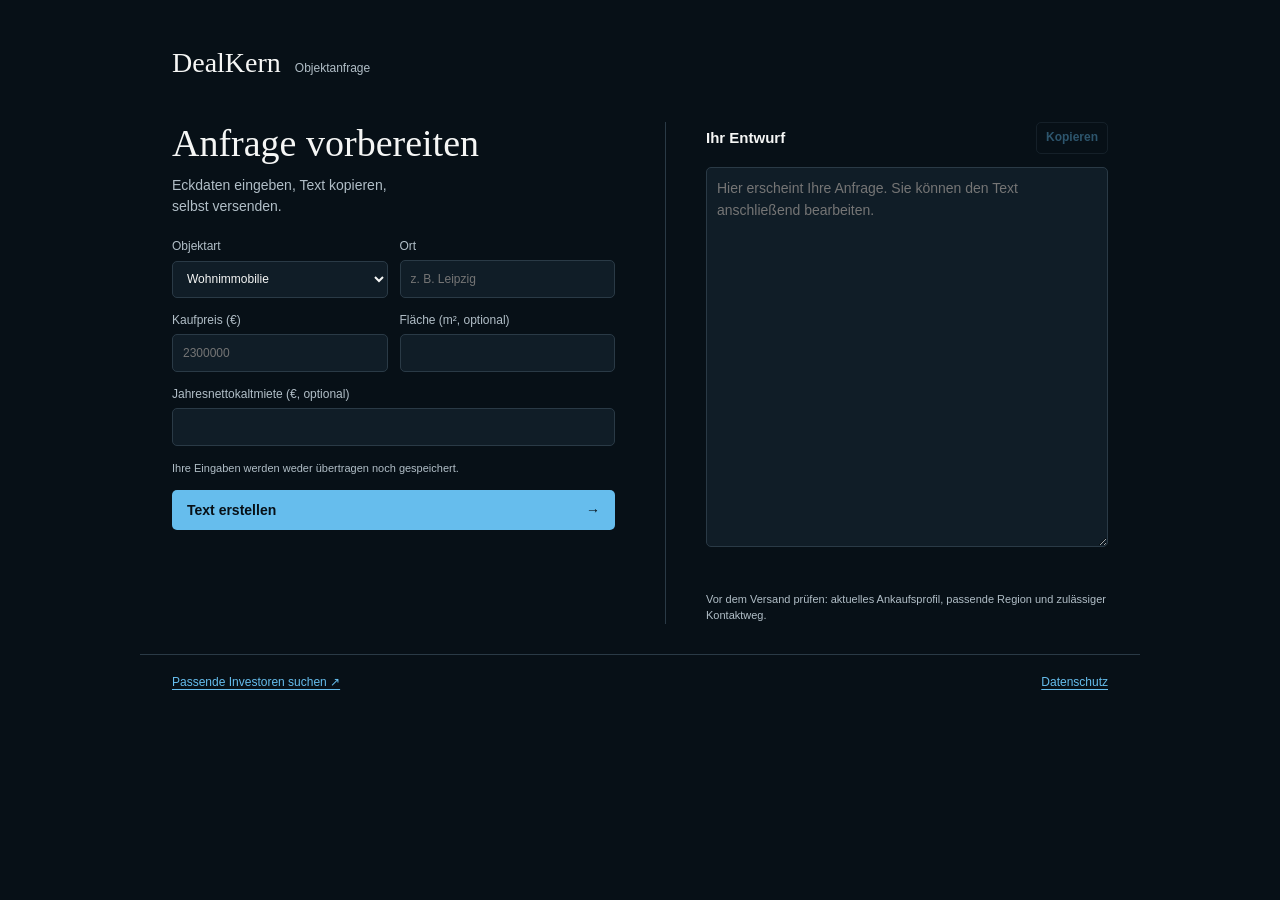
==== docs/objektanfrage/index.html @ 505f051b "Publish aggregate research data and local inquiry helper" ====
<!doctype html>
<html lang="de"><head><meta charset="utf-8"><meta name="viewport" content="width=device-width,initial-scale=1"><title>Objektanfrage vorbereiten | DealKern</title><link rel="stylesheet" href="popup.css"></head>
<body>
<header><a class="brand" href="https://dealkern.com/?utm_source=objektanfrage&utm_medium=referral" target="_blank" rel="noopener noreferrer">DealKern<span>Objektanfrage</span></a></header>
<main>
  <section aria-labelledby="title">
    <h1 id="title">Anfrage vorbereiten</h1>
    <p class="intro">Eckdaten eingeben, Text kopieren, selbst versenden.</p>
    <form id="brief-form">
      <div class="fields">
        <label>Objektart<select name="kind" required><option value="Wohnen">Wohnimmobilie</option value="Büro">Büroimmobilie</option><option value="Logistik">Logistikimmobilie</option><option value="Grundstück">Grundstück</option><option value="Hotel">Hotel</option><option value="Gewerbe">Gewerbeimmobilie</option></select></label>
        <label>Ort<input name="city" required maxlength="100" autocomplete="off" placeholder="z. B. Leipzig"></label>
        <label>Kaufpreis (€)<input name="price" type="number" min="1" step="any" required inputmode="decimal" placeholder="2300000"></label>
        <label>Fläche (m², optional)<input name="area" type="number" min="1" step="any" inputmode="decimal"></label>
        <label class="wide">Jahresnettokaltmiete (€, optional)<input name="rent" type="number" min="0" step="any" inputmode="decimal"></label>
      </div>
      <p class="local">Ihre Eingaben werden weder übertragen noch gespeichert.</p>
      <button type="submit">Text erstellen <span aria-hidden="true">→</span></button>
    </form>
  </section>
  <section class="draft" aria-labelledby="draft-title">
    <div class="draft-head"><h2 id="draft-title">Ihr Entwurf</h2><button id="copy" class="secondary" disabled type="button">Kopieren</button></div>
    <label class="sr-only" for="output">Anschreiben</label>
    <textarea id="output" placeholder="Hier erscheint Ihre Anfrage. Sie können den Text anschließend bearbeiten." spellcheck="true"></textarea>
    <p id="status" role="status" aria-live="polite"></p>
    <p id="metrics" class="metrics" hidden></p>
    <p class="help">Vor dem Versand prüfen: aktuelles Ankaufsprofil, passende Region und zulässiger Kontaktweg.</p>
  </section>
</main>
<footer><a href="https://dealkern.com/?utm_source=objektanfrage&utm_medium=referral" target="_blank" rel="noopener noreferrer">Passende Investoren suchen ↗</a><a href="privacy.html" target="_blank" rel="noopener noreferrer">Datenschutz</a></footer>
<script src="teaser.js"></script><script src="popup.js"></script>
</body></html>
---- docs/objektanfrage/popup.css ----
:root{color-scheme:dark;--bg:#071017;--surface:#101d27;--line:#2a3a46;--text:#f5f6f5;--muted:#b1bec7;--accent:#66bded}
*{box-sizing:border-box}body{margin:0;width:760px;min-width:350px;background:var(--bg);color:var(--text);font:14px/1.5 -apple-system,BlinkMacSystemFont,"Segoe UI",sans-serif}header,footer{padding:18px 24px}.brand{font-family:Georgia,serif;font-size:28px;color:var(--text);text-decoration:none}.brand span{font:12px/1.4 -apple-system,BlinkMacSystemFont,"Segoe UI",sans-serif;color:var(--muted);margin-left:14px}main{padding:4px 24px 18px;display:grid;grid-template-columns:1fr 1fr;gap:28px}h1,h2,p{margin:0}h1{font-family:Georgia,serif;font-size:27px;font-weight:400;line-height:1.15}h2{font-size:15px;font-weight:600}.intro{margin:9px 0 20px;color:var(--muted);max-width:30ch}.fields{display:grid;grid-template-columns:1fr 1fr;gap:13px 12px}label{display:grid;gap:5px;font-size:12px;color:var(--muted)}.wide{grid-column:1/-1}input,select,textarea{font:inherit;border:1px solid var(--line);border-radius:5px;background:var(--surface);color:var(--text);min-width:0;padding:9px 10px;width:100%}input:focus-visible,select:focus-visible,textarea:focus-visible,button:focus-visible,a:focus-visible{outline:2px solid var(--accent);outline-offset:3px}button{border:0;border-radius:5px;padding:11px 15px;background:var(--accent);color:#071017;font-family:inherit;font-size:14px;font-weight:600;line-height:1.3;cursor:pointer}form>button{width:100%;display:flex;justify-content:space-between}.local{font-size:11px;line-height:1.5;color:var(--muted);margin:14px 0}button:hover{filter:brightness(1.08)}button:disabled{opacity:.4;cursor:default}.secondary{background:transparent;color:var(--accent);padding:7px 9px;font-size:12px;border:1px solid var(--line)}.draft{border-left:1px solid var(--line);padding-left:26px}.draft-head{display:flex;align-items:center;justify-content:space-between;margin:0 0 13px}textarea{resize:vertical;min-height:320px;line-height:1.6;font-size:12px}#status{font-size:12px;color:var(--accent);min-height:22px;margin-top:6px}.metrics{font-variant-numeric:tabular-nums;font-size:12px;color:var(--text);border-top:1px solid var(--line);padding-top:9px}.help{font-size:11px;color:var(--muted);margin-top:10px}footer{border-top:1px solid var(--line);display:flex;justify-content:space-between;font-size:12px}a{color:var(--accent);text-underline-offset:3px}.sr-only{position:absolute;clip:rect(0,0,0,0);height:1px;width:1px;overflow:hidden}@media(min-width:900px){body{width:auto;max-width:1000px;margin:24px auto}header,footer{padding-left:32px;padding-right:32px}main{padding:20px 32px 30px;gap:50px}.draft{padding-left:40px}textarea{font-size:14px;min-height:380px}h1{font-size:38px}}@media(max-width:600px){body{width:auto}main{grid-template-columns:1fr}.draft{border-left:0;border-top:1px solid var(--line);padding:22px 0 0}textarea{min-height:250px}footer{gap:15px}header{padding-bottom:24px}}@media(prefers-reduced-motion:no-preference){button,input,select,textarea{transition:background .12s,border-color .12s,filter .12s}}
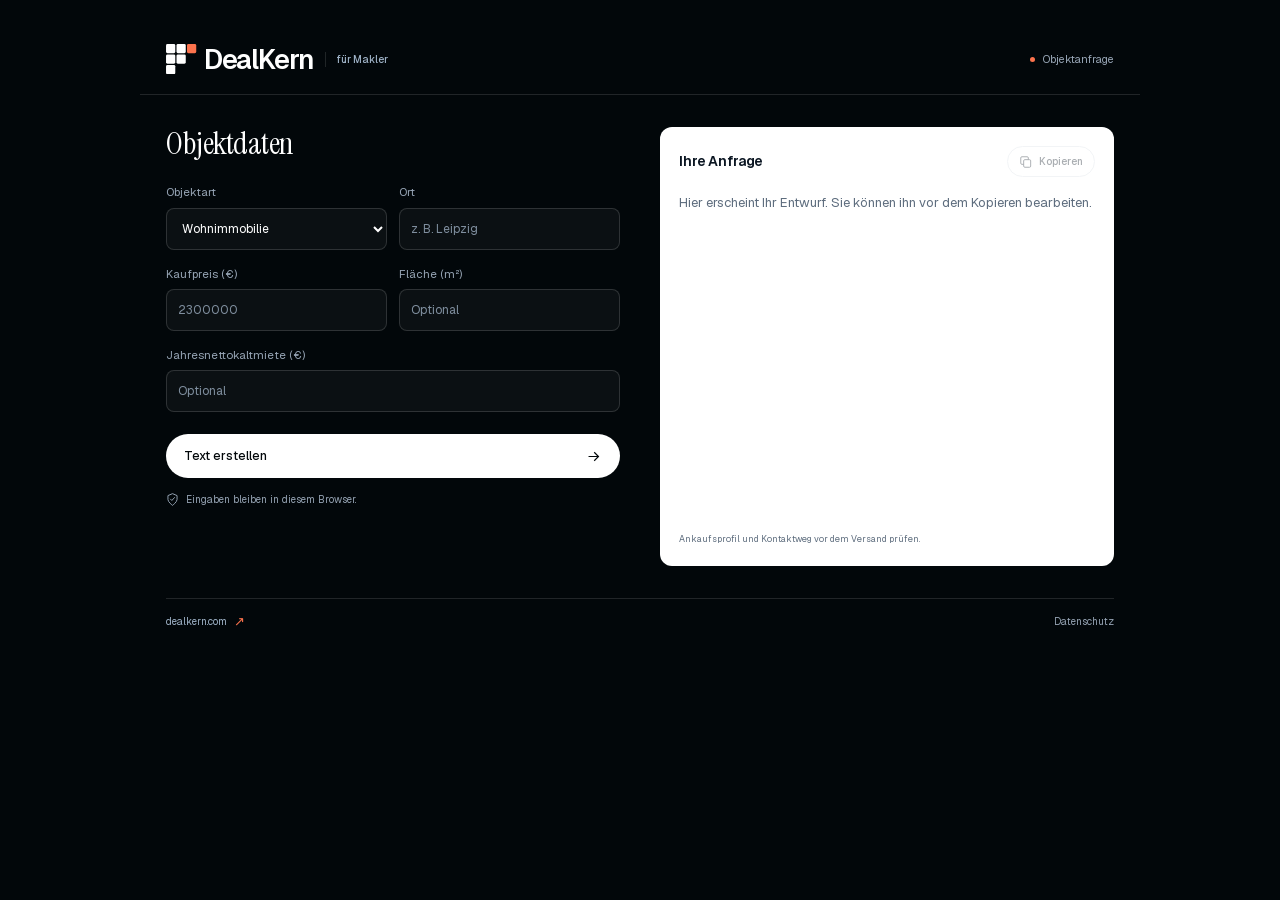
==== commit 137849c1: "Use original DealKern branding and website fonts for inquiry helper" ====
--- a/docs/objektanfrage/index.html
+++ b/docs/objektanfrage/index.html
@@ -1,32 +1,13 @@
 <!doctype html>
-<html lang="de"><head><meta charset="utf-8"><meta name="viewport" content="width=device-width,initial-scale=1"><title>Objektanfrage vorbereiten | DealKern</title><link rel="stylesheet" href="popup.css"></head>
-<body>
-<header><a class="brand" href="https://dealkern.com/?utm_source=objektanfrage&utm_medium=referral" target="_blank" rel="noopener noreferrer">DealKern<span>Objektanfrage</span></a></header>
-<main>
-  <section aria-labelledby="title">
-    <h1 id="title">Anfrage vorbereiten</h1>
-    <p class="intro">Eckdaten eingeben, Text kopieren, selbst versenden.</p>
-    <form id="brief-form">
-      <div class="fields">
-        <label>Objektart<select name="kind" required><option value="Wohnen">Wohnimmobilie</option value="Büro">Büroimmobilie</option><option value="Logistik">Logistikimmobilie</option><option value="Grundstück">Grundstück</option><option value="Hotel">Hotel</option><option value="Gewerbe">Gewerbeimmobilie</option></select></label>
-        <label>Ort<input name="city" required maxlength="100" autocomplete="off" placeholder="z. B. Leipzig"></label>
-        <label>Kaufpreis (€)<input name="price" type="number" min="1" step="any" required inputmode="decimal" placeholder="2300000"></label>
-        <label>Fläche (m², optional)<input name="area" type="number" min="1" step="any" inputmode="decimal"></label>
-        <label class="wide">Jahresnettokaltmiete (€, optional)<input name="rent" type="number" min="0" step="any" inputmode="decimal"></label>
-      </div>
-      <p class="local">Ihre Eingaben werden weder übertragen noch gespeichert.</p>
-      <button type="submit">Text erstellen <span aria-hidden="true">→</span></button>
-    </form>
-  </section>
-  <section class="draft" aria-labelledby="draft-title">
-    <div class="draft-head"><h2 id="draft-title">Ihr Entwurf</h2><button id="copy" class="secondary" disabled type="button">Kopieren</button></div>
-    <label class="sr-only" for="output">Anschreiben</label>
-    <textarea id="output" placeholder="Hier erscheint Ihre Anfrage. Sie können den Text anschließend bearbeiten." spellcheck="true"></textarea>
-    <p id="status" role="status" aria-live="polite"></p>
-    <p id="metrics" class="metrics" hidden></p>
-    <p class="help">Vor dem Versand prüfen: aktuelles Ankaufsprofil, passende Region und zulässiger Kontaktweg.</p>
-  </section>
-</main>
-<footer><a href="https://dealkern.com/?utm_source=objektanfrage&utm_medium=referral" target="_blank" rel="noopener noreferrer">Passende Investoren suchen ↗</a><a href="privacy.html" target="_blank" rel="noopener noreferrer">Datenschutz</a></footer>
-<script src="teaser.js"></script><script src="popup.js"></script>
-</body></html>
+<html lang="de" data-surface="web"><head><meta charset="utf-8"><meta name="viewport" content="width=device-width,initial-scale=1"><title>Objektanfrage | DealKern</title><link rel="stylesheet" href="popup.css"></head><body>
+<header class="topbar"><a class="brand" href="https://dealkern.com/?utm_source=objektanfrage&utm_medium=referral" target="_blank" rel="noopener noreferrer" aria-label="DealKern Startseite"><svg viewBox="0 0 960 196" width="148" role="img" aria-label="DealKern"><g fill="currentColor"><rect width="60" height="60" rx="9"/><rect x="68" width="60" height="60" rx="9"/><rect y="68" width="60" height="60" rx="9"/><rect x="68" y="68" width="60" height="60" rx="9"/><rect y="136" width="60" height="60" rx="9"/></g><rect x="136" width="60" height="60" rx="9" fill="#FC734D"/><text x="244" y="160" fill="currentColor" font-size="176" font-weight="600" letter-spacing="-7" font-family="Geist, sans-serif">DealKern</text></svg><small>für Makler</small></a><span class="tool-name">Objektanfrage</span></header>
+<main><section class="object" aria-labelledby="title"><h1 id="title">Objektdaten</h1><form id="brief-form"><div class="fields">
+<label>Objektart<select name="kind" required><option value="Wohnen">Wohnimmobilie</option><option value="Büro">Büroimmobilie</option><option value="Logistik">Logistikimmobilie</option><option value="Grundstück">Grundstück</option><option value="Hotel">Hotel</option><option value="Gewerbe">Gewerbeimmobilie</option></select></label>
+<label>Ort<input name="city" required maxlength="100" autocomplete="off" placeholder="z. B. Leipzig"></label>
+<label>Kaufpreis (€)<input name="price" type="number" min="1" step="any" required inputmode="decimal" placeholder="2300000"></label>
+<label>Fläche (m²)<input name="area" type="number" min="1" step="any" inputmode="decimal" placeholder="Optional"></label>
+<label class="wide">Jahresnettokaltmiete (€)<input name="rent" type="number" min="0" step="any" inputmode="decimal" placeholder="Optional"></label></div>
+<button class="cta" type="submit">Text erstellen <svg width="17" height="17" viewBox="0 0 24 24" fill="none" stroke="currentColor" stroke-width="1.7" aria-hidden="true"><path d="M5 12h14m-6-6 6 6-6 6"/></svg></button>
+<p class="local"><svg width="13" height="15" viewBox="0 0 20 22" fill="none" stroke="currentColor" stroke-width="1.5" aria-hidden="true"><path d="m10 2 7 3v6c0 4-7 9-7 9s-7-5-7-9V5l7-3Z"/><path d="m6.5 10 2.5 2.5 4.5-5"/></svg>Eingaben bleiben in diesem Browser.</p></form></section>
+<section class="draft" aria-labelledby="draft-title"><div class="draft-head"><h2 id="draft-title">Ihre Anfrage</h2><button id="copy" class="copy" disabled type="button"><svg width="14" height="14" viewBox="0 0 24 24" fill="none" stroke="currentColor" stroke-width="1.6" aria-hidden="true"><rect x="8" y="8" width="12" height="13" rx="2"/><path d="M16 8V5a2 2 0 0 0-2-2H5a2 2 0 0 0-2 2v9a2 2 0 0 0 2 2h3"/></svg>Kopieren</button></div><label class="sr-only" for="output">Anschreiben</label><textarea id="output" placeholder="Hier erscheint Ihr Entwurf. Sie können ihn vor dem Kopieren bearbeiten." spellcheck="true"></textarea><p id="metrics" class="metrics" hidden></p><p id="status" class="status" role="status" aria-live="polite"></p><p class="help">Ankaufsprofil und Kontaktweg vor dem Versand prüfen.</p></section></main>
+<footer><a class="site-link" href="https://dealkern.com/?utm_source=objektanfrage&utm_medium=referral" target="_blank" rel="noopener noreferrer">dealkern.com <span aria-hidden="true">↗</span></a><a href="privacy.html" target="_blank" rel="noopener noreferrer">Datenschutz</a></footer><script src="teaser.js"></script><script src="popup.js"></script></body></html>
--- a/docs/objektanfrage/popup.css
+++ b/docs/objektanfrage/popup.css
@@ -1,2 +1,7 @@
-:root{color-scheme:dark;--bg:#071017;--surface:#101d27;--line:#2a3a46;--text:#f5f6f5;--muted:#b1bec7;--accent:#66bded}
-*{box-sizing:border-box}body{margin:0;width:760px;min-width:350px;background:var(--bg);color:var(--text);font:14px/1.5 -apple-system,BlinkMacSystemFont,"Segoe UI",sans-serif}header,footer{padding:18px 24px}.brand{font-family:Georgia,serif;font-size:28px;color:var(--text);text-decoration:none}.brand span{font:12px/1.4 -apple-system,BlinkMacSystemFont,"Segoe UI",sans-serif;color:var(--muted);margin-left:14px}main{padding:4px 24px 18px;display:grid;grid-template-columns:1fr 1fr;gap:28px}h1,h2,p{margin:0}h1{font-family:Georgia,serif;font-size:27px;font-weight:400;line-height:1.15}h2{font-size:15px;font-weight:600}.intro{margin:9px 0 20px;color:var(--muted);max-width:30ch}.fields{display:grid;grid-template-columns:1fr 1fr;gap:13px 12px}label{display:grid;gap:5px;font-size:12px;color:var(--muted)}.wide{grid-column:1/-1}input,select,textarea{font:inherit;border:1px solid var(--line);border-radius:5px;background:var(--surface);color:var(--text);min-width:0;padding:9px 10px;width:100%}input:focus-visible,select:focus-visible,textarea:focus-visible,button:focus-visible,a:focus-visible{outline:2px solid var(--accent);outline-offset:3px}button{border:0;border-radius:5px;padding:11px 15px;background:var(--accent);color:#071017;font-family:inherit;font-size:14px;font-weight:600;line-height:1.3;cursor:pointer}form>button{width:100%;display:flex;justify-content:space-between}.local{font-size:11px;line-height:1.5;color:var(--muted);margin:14px 0}button:hover{filter:brightness(1.08)}button:disabled{opacity:.4;cursor:default}.secondary{background:transparent;color:var(--accent);padding:7px 9px;font-size:12px;border:1px solid var(--line)}.draft{border-left:1px solid var(--line);padding-left:26px}.draft-head{display:flex;align-items:center;justify-content:space-between;margin:0 0 13px}textarea{resize:vertical;min-height:320px;line-height:1.6;font-size:12px}#status{font-size:12px;color:var(--accent);min-height:22px;margin-top:6px}.metrics{font-variant-numeric:tabular-nums;font-size:12px;color:var(--text);border-top:1px solid var(--line);padding-top:9px}.help{font-size:11px;color:var(--muted);margin-top:10px}footer{border-top:1px solid var(--line);display:flex;justify-content:space-between;font-size:12px}a{color:var(--accent);text-underline-offset:3px}.sr-only{position:absolute;clip:rect(0,0,0,0);height:1px;width:1px;overflow:hidden}@media(min-width:900px){body{width:auto;max-width:1000px;margin:24px auto}header,footer{padding-left:32px;padding-right:32px}main{padding:20px 32px 30px;gap:50px}.draft{padding-left:40px}textarea{font-size:14px;min-height:380px}h1{font-size:38px}}@media(max-width:600px){body{width:auto}main{grid-template-columns:1fr}.draft{border-left:0;border-top:1px solid var(--line);padding:22px 0 0}textarea{min-height:250px}footer{gap:15px}header{padding-bottom:24px}}@media(prefers-reduced-motion:no-preference){button,input,select,textarea{transition:background .12s,border-color .12s,filter .12s}}
+@font-face{font-family:Geist;src:url('fonts/geist-latin.woff2') format('woff2');font-weight:100 900;font-display:swap}@font-face{font-family:'Instrument Serif';src:url('fonts/instrument-serif-latin.woff2') format('woff2');font-weight:400;font-display:swap}
+:root{color-scheme:dark;--bg:#02070a;--ink:#fff;--text:#d9e1ea;--muted:#95a3b3;--rule:rgba(255,255,255,.12);--blue:#0297de;--orange:#fc734d;--sans:Geist,system-ui,sans-serif;--head:'Instrument Serif',Georgia,serif}*{box-sizing:border-box}html,body{margin:0;min-width:760px;width:760px;background:var(--bg);color:var(--text);font:13px/1.5 var(--sans);-webkit-font-smoothing:antialiased}body{overflow-x:hidden}h1,h2,p{margin:0}button,input,select,textarea{font:inherit}a{color:inherit;text-decoration:none}button{cursor:pointer}button:disabled{cursor:default;opacity:.35}a:focus-visible,button:focus-visible,input:focus-visible,select:focus-visible,textarea:focus-visible{outline:2px solid var(--blue);outline-offset:3px}
+.topbar{display:flex;align-items:center;justify-content:space-between;padding:20px 26px;border-bottom:1px solid var(--rule)}.brand{display:inline-flex;align-items:center;gap:11px;color:var(--ink)}.brand svg{display:block;height:auto}.brand small{font-size:10px;font-weight:500;color:#9fb3c8;border-left:1px solid var(--rule);padding-left:11px;white-space:nowrap}.tool-name{display:inline-flex;align-items:center;gap:8px;color:var(--muted);font-size:11px}.tool-name::before{content:'';width:5px;height:5px;border-radius:50%;background:var(--orange)}
+main{display:grid;grid-template-columns:310px 1fr;gap:26px;padding:23px 26px 22px}.object h1{color:var(--ink);font:400 31px/1.1 var(--head);letter-spacing:-.015em;margin:0 0 22px}.fields{display:grid;grid-template-columns:1fr 1fr;gap:15px 12px}.wide{grid-column:1/-1}label{display:grid;gap:7px;font-size:11.5px;color:var(--muted)}input,select{width:100%;min-width:0;height:42px;padding:0 11px;color:var(--ink);background:rgba(255,255,255,.04);border:1px solid rgba(255,255,255,.14);border-radius:8px;font-size:12px}input::placeholder{color:#7f8e9e;opacity:1}select{padding-right:6px}select option{background:#09121b;color:#fff}input:focus,select:focus{border-color:var(--blue)}.cta{display:flex;align-items:center;justify-content:space-between;gap:12px;width:100%;min-height:44px;margin-top:22px;padding:0 18px;border:0;border-radius:999px;background:#fff;color:#02070a;font-weight:500;font-size:12px}.cta:hover{background:#e6f4fc}.local{display:flex;align-items:center;gap:7px;margin-top:14px;color:var(--muted);font-size:10px}.local svg{color:var(--muted);flex:none}
+.draft{display:flex;flex-direction:column;min-width:0;padding:18px;background:#fff;color:#0b1622;border:1px solid rgba(255,255,255,.2);border-radius:12px}.draft-head{display:flex;align-items:center;justify-content:space-between;gap:14px;margin-bottom:14px}.draft h2{font-size:14px;font-weight:600;letter-spacing:-.01em}.copy{display:inline-flex;align-items:center;justify-content:center;gap:6px;min-height:31px;padding:0 11px;border:1px solid #dce2e8;border-radius:999px;color:#0b1622;background:transparent;font-size:10px;font-weight:500}.copy:not(:disabled):hover{background:#eef3f8;border-color:#c0cbd5}textarea{display:block;flex:1;width:100%;min-height:245px;resize:none;padding:0;border:0;background:transparent;color:#1d2a37;line-height:1.6;font-size:11.5px;outline-offset:5px;scrollbar-width:thin}textarea::placeholder{color:#5e6d7e;line-height:1.8;opacity:1}.metrics{margin-top:11px;padding-top:10px;border-top:1px solid #e5e9ee;color:#0b1622;font-size:10px;font-variant-numeric:tabular-nums}.status{min-height:17px;color:#0279c4;font-size:10px;margin-top:8px}.help{color:#5e6d7e;font-size:9px;margin-top:7px;line-height:1.5}
+footer{display:flex;align-items:center;justify-content:space-between;gap:20px;margin:0 26px;padding:13px 0 16px;border-top:1px solid var(--rule);font-size:10px;color:var(--muted)}.site-link{display:inline-flex;align-items:center;gap:7px;color:#9fb3c8}.site-link span{color:var(--orange);font-size:13px}footer a:hover{color:#fff}.sr-only{position:absolute;clip:rect(0,0,0,0);height:1px;width:1px;overflow:hidden}
+html[data-surface=web],html[data-surface=web] body{min-width:0;width:auto}html[data-surface=web] body{max-width:1000px;margin:24px auto}html[data-surface=web] main{grid-template-columns:minmax(0,1fr) minmax(0,1fr);padding-top:32px;padding-bottom:32px;gap:40px}html[data-surface=web] textarea{font-size:13px;min-height:310px}@media(max-width:600px){html[data-surface=web] body{margin:0}html[data-surface=web] main{grid-template-columns:1fr;gap:24px}html[data-surface=web] .topbar{padding:20px}html[data-surface=web] main{padding:24px 20px}html[data-surface=web] footer{margin:0 20px}html[data-surface=web] .brand small{display:none}html[data-surface=web] textarea{min-height:270px}}@media(prefers-reduced-motion:no-preference){button,input,select,a{transition:background .16s,border-color .16s,color .16s,transform .16s}.cta svg{transition:transform .16s}.cta:hover svg{transform:translateX(3px)}.cta:active,.copy:active{transform:scale(.985)}}
